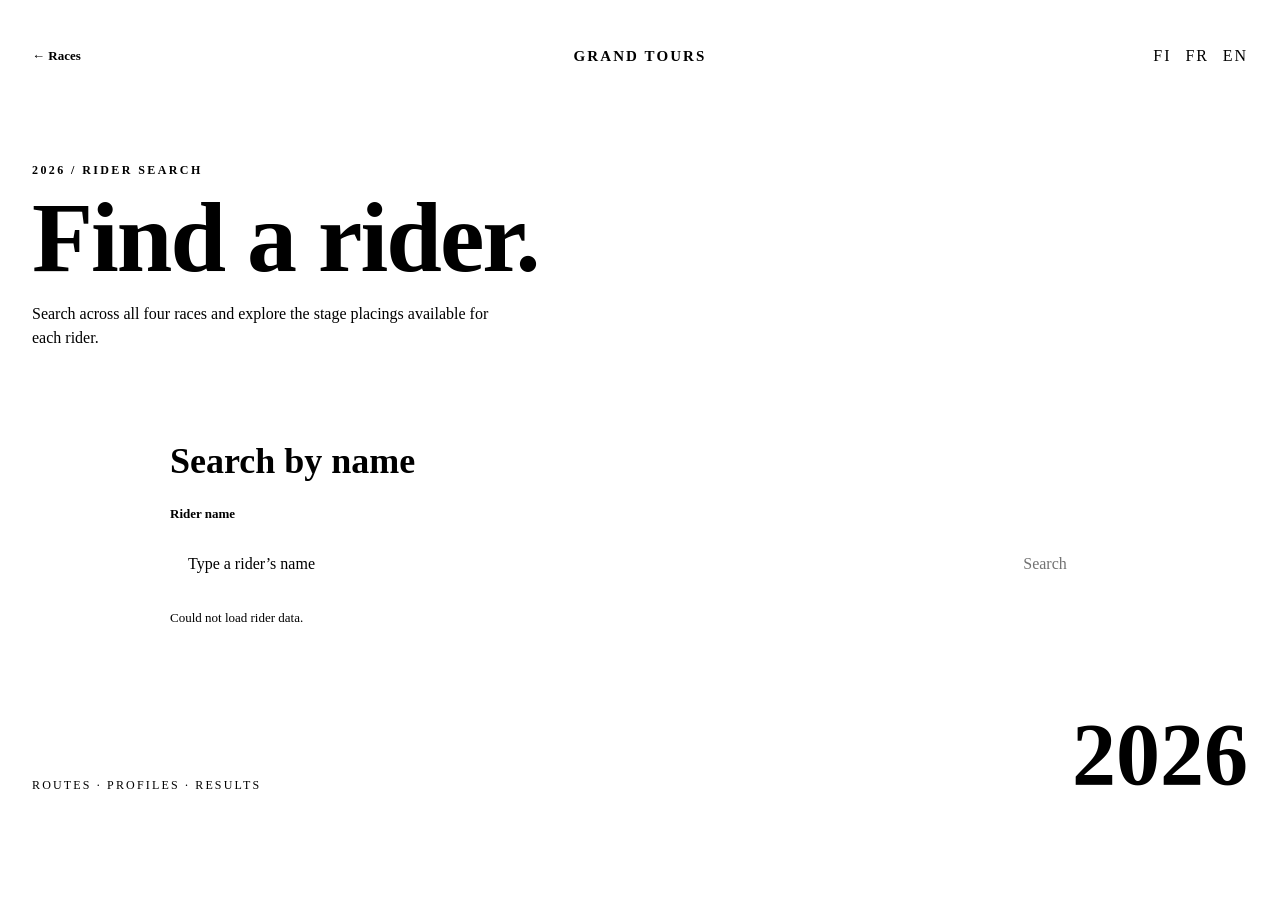
==== riders.html @ b92794e0 "Add rider search page and landing entry" ====
<!DOCTYPE html>
<html lang="en">
<head>
<meta charset="UTF-8">
<meta name="viewport" content="width=device-width, initial-scale=1.0">
<meta name="color-scheme" content="light">
<meta name="theme-color" content="#f3f2f2">
<title>Rider search — Grand Tours 2026</title>
<meta name="description" content="Find riders across the 2026 Grand Tours and browse their available stage placings.">
<link rel="icon" href="data:image/svg+xml,%3Csvg xmlns='http://www.w3.org/2000/svg' viewBox='0 0 32 32'%3E%3Crect width='32' height='32' rx='6' fill='%231E2A22'/%3E%3Cpath d='M4 23 L11 12 L16 17 L22 7 L28 23 Z' fill='%23C99A2E'/%3E%3Ccircle cx='22' cy='7' r='2.6' fill='%23B23B32'/%3E%3C/svg%3E">
<link rel="preconnect" href="https://fonts.googleapis.com">
<link rel="preconnect" href="https://fonts.gstatic.com" crossorigin>
<link href="https://fonts.googleapis.com/css2?family=Archivo:wght@400;500;600;700&display=swap" rel="stylesheet">
<link rel="stylesheet" href="modernist.css">
<link rel="stylesheet" href="riders.css">
</head>
<body>
<header class="search-header">
  <a class="back-link" href="index.html" id="backLink"></a>
  <a class="wordmark" href="index.html">Grand Tours</a>
  <div class="languages" id="langSel" role="group" aria-label="Kieli / Language">
    <button class="langbtn" data-lang="fi" aria-label="Suomeksi" aria-pressed="false">FI</button>
    <button class="langbtn" data-lang="fr" aria-label="En français" aria-pressed="false">FR</button>
    <button class="langbtn" data-lang="en" aria-label="In English" aria-pressed="false">EN</button>
  </div>
</header>

<main>
  <section class="search-hero" aria-labelledby="pageTitle">
    <span class="kicker" id="kicker"></span>
    <h1 id="pageTitle"></h1>
    <p id="intro"></p>
  </section>

  <section class="search-workspace" aria-labelledby="formHeading">
    <h2 id="formHeading"></h2>
    <form id="searchForm" role="search" autocomplete="off">
      <label for="riderQuery" id="searchLabel"></label>
      <div class="search-controls">
        <input id="riderQuery" name="q" type="search" enterkeyhint="search" spellcheck="false" disabled>
        <button type="submit" id="searchButton" disabled></button>
      </div>
    </form>
    <ul id="suggestions" class="suggestions" aria-label="Rider suggestions" hidden></ul>
    <p id="searchStatus" class="search-status" role="status" aria-live="polite"></p>
  </section>

  <section id="riderResult" class="rider-result" aria-labelledby="riderName" hidden>
    <div class="rider-title">
      <div>
        <span class="kicker" id="resultKicker"></span>
        <h2 id="riderName"></h2>
      </div>
      <span id="riderMeta"></span>
    </div>
    <div id="raceResults"></div>
  </section>
</main>

<footer class="search-footer">
  <span id="footerNote"></span>
  <span class="footer-year">2026</span>
</footer>

<noscript><p class="no-script">Rider search needs JavaScript. / Ajajahaku tarvitsee JavaScriptin. / La recherche nécessite JavaScript.</p></noscript>
<script>
const LANG_KEY = 'tdf2026-lang';
const RACES = [
  { id: 'giro', name: 'Giro d’Italia', href: '2026/giro.html' },
  { id: 'tdf', name: 'Tour de France', href: '2026/tdf.html' },
  { id: 'femmes', name: 'Tour de France Femmes', href: '2026/femmes.html' },
  { id: 'vuelta', name: 'Vuelta a España', href: '2026/vuelta.html' },
];
const STRINGS = {
  fi: {
    back: '← Kilpailut', kicker: '2026 / Ajajahaku', title: 'Etsi ajaja.',
    intro: 'Hae ajajaa kaikista neljästä kilpailusta ja katso saatavilla olevat etappisijoitukset.',
    form: 'Hae nimellä', label: 'Ajajan nimi', placeholder: 'Kirjoita ajajan nimi',
    button: 'Hae', loading: 'Ladataan ajajia…', ready: 'Kirjoita vähintään kaksi merkkiä.',
    noMatch: 'Ajajaa ei löytynyt. Kokeile toista nimeä.',
    choose: 'Valitse ajaja alla olevista osumista.', loadError: 'Ajajatietojen lataaminen epäonnistui.',
    stageError: 'Etappitulosten lataaminen epäonnistui.',
    result: 'Ajajan tulokset', races: n => `${n} kilpailua`,
    gc: 'Kokonaiskilpailu', stage: 'Etappi', position: 'Sija', time: 'Aika / ero',
    openRace: 'Avaa kilpailu ↗', noStages: 'Etappisijoituksia ei ole saatavilla tässä aineistossa.',
    missing: '— tarkoittaa, ettei aineistossa ole ajajalle henkilökohtaista sijoitusta. Se ei yksin tarkoita keskeytystä.',
    footer: 'Reitit · profiilit · tulokset',
  },
  en: {
    back: '← Races', kicker: '2026 / Rider search', title: 'Find a rider.',
    intro: 'Search across all four races and explore the stage placings available for each rider.',
    form: 'Search by name', label: 'Rider name', placeholder: 'Type a rider’s name',
    button: 'Search', loading: 'Loading riders…', ready: 'Type at least two characters.',
    noMatch: 'No rider found. Try another name.', choose: 'Choose a rider from the matches below.',
    loadError: 'Could not load rider data.', stageError: 'Could not load stage results.',
    result: 'Rider results', races: n => `${n} ${n === 1 ? 'race' : 'races'}`,
    gc: 'General classification', stage: 'Stage', position: 'Position', time: 'Time / gap',
    openRace: 'Open race ↗', noStages: 'Stage placings are not available in this data.',
    missing: '— means no individual placing is present in the available data. It does not by itself mean withdrawal.',
    footer: 'Routes · profiles · results',
  },
  fr: {
    back: '← Courses', kicker: '2026 / Recherche de coureurs', title: 'Trouvez un coureur.',
    intro: 'Recherchez dans les quatre courses et explorez les classements d’étape disponibles.',
    form: 'Rechercher par nom', label: 'Nom du coureur', placeholder: 'Saisissez un nom',
    button: 'Rechercher', loading: 'Chargement des coureurs…', ready: 'Saisissez au moins deux caractères.',
    noMatch: 'Aucun coureur trouvé. Essayez un autre nom.',
    choose: 'Choisissez un coureur parmi les résultats ci-dessous.',
    loadError: 'Impossible de charger les coureurs.', stageError: 'Impossible de charger les étapes.',
    result: 'Résultats du coureur', races: n => `${n} ${n === 1 ? 'course' : 'courses'}`,
    gc: 'Classement général', stage: 'Étape', position: 'Place', time: 'Temps / écart',
    openRace: 'Voir la course ↗', noStages: 'Les classements d’étape ne sont pas disponibles dans ces données.',
    missing: '— signifie qu’aucune place individuelle ne figure dans les données. Cela ne signifie pas forcément un abandon.',
    footer: 'Parcours · profils · résultats',
  },
};

function detectLang() {
  try {
    const saved = localStorage.getItem(LANG_KEY);
    if (saved === 'fi' || saved === 'en' || saved === 'fr') return saved;
  } catch (e) {}
  const nav = (navigator.language || 'en').toLowerCase();
  if (nav.startsWith('fi')) return 'fi';
  if (nav.startsWith('fr')) return 'fr';
  return 'en';
}
let lang = detectLang();
let riders = [];
let selected = null;
let requestId = 0;
const resultsCache = new Map();
const input = document.getElementById('riderQuery');
const suggestions = document.getElementById('suggestions');
const status = document.getElementById('searchStatus');
const result = document.getElementById('riderResult');
const raceResults = document.getElementById('raceResults');

function t(key) { return STRINGS[lang][key]; }
function normalize(value) {
  return String(value || '').normalize('NFD').replace(/[\u0300-\u036f]/g, '')
    .toLocaleLowerCase().replace(/[^a-z0-9]+/g, ' ').trim();
}
function el(tag, className, value) {
  const node = document.createElement(tag);
  if (className) node.className = className;
  if (value !== undefined) node.textContent = value;
  return node;
}

function renderLanguage() {
  document.documentElement.lang = lang;
  document.getElementById('backLink').textContent = t('back');
  document.getElementById('kicker').textContent = t('kicker');
  document.getElementById('pageTitle').textContent = t('title');
  document.getElementById('intro').textContent = t('intro');
  document.getElementById('formHeading').textContent = t('form');
  document.getElementById('searchLabel').textContent = t('label');
  document.getElementById('searchButton').textContent = t('button');
  document.getElementById('resultKicker').textContent = t('result');
  document.getElementById('footerNote').textContent = t('footer');
  input.placeholder = t('placeholder');
  document.querySelectorAll('#langSel .langbtn').forEach(button => {
    const active = button.dataset.lang === lang;
    button.classList.toggle('active', active);
    button.setAttribute('aria-pressed', active ? 'true' : 'false');
  });
  if (selected) renderSelected();
  else status.textContent = riders.length ? t('ready') : t('loading');
}

function matches(query) {
  const needle = normalize(query);
  return needle.length < 2 ? [] : riders.filter(person => person.key.includes(needle));
}
function renderSuggestions() {
  suggestions.replaceChildren();
  const query = input.value.trim();
  if (normalize(query).length < 2) {
    suggestions.hidden = true;
    status.textContent = t('ready');
    return;
  }
  const found = matches(query);
  if (!found.length) {
    suggestions.hidden = true;
    status.textContent = t('noMatch');
    return;
  }
  found.slice(0, 8).forEach(person => {
    const item = el('li');
    const button = el('button', 'suggestion', person.name);
    button.type = 'button';
    button.addEventListener('click', () => select(person));
    item.append(button);
    suggestions.append(item);
  });
  suggestions.hidden = false;
  status.textContent = t('choose');
}

function stageData(race) {
  if (!resultsCache.has(race.id)) {
    resultsCache.set(race.id, fetch(`data/${race.id}2026-results.json`).then(response => {
      if (!response.ok) throw new Error('HTTP ' + response.status);
      return response.json();
    }));
  }
  return resultsCache.get(race.id);
}

function matchesStageRow(row, entry) {
  const rowName = normalize(row.rider || row.name);
  const riderName = normalize(entry.rider.name);
  if (rowName === riderName) return true;
  if (!row.nat || row.nat !== entry.rider.nat || !row.team || normalize(row.team) !== normalize(entry.team)) return false;
  const rowParts = rowName.split(' ');
  const riderParts = riderName.split(' ');
  const firstMatches = rowParts[0] === riderParts[0] || rowParts[0] === riderParts[0]?.[0];
  if (!firstMatches || rowParts.length < 2 || riderParts.length < 2) return false;
  const rowRest = rowParts.slice(1);
  const riderRest = riderParts.slice(1);
  return rowRest.every(part => riderRest.includes(part)) || riderRest.every(part => rowRest.includes(part));
}

function stagePlacings(data, entry) {
  const stages = data.stageResults || {};
  return Object.entries(stages).sort((a, b) => Number(a[0]) - Number(b[0])).map(([number, stage]) => {
    const rows = Array.isArray(stage) ? stage : Array.isArray(stage.rows) ? stage.rows : [];
    const placing = rows.find(row => matchesStageRow(row, entry));
    return { number, position: placing?.pos || '—', time: placing?.gap || placing?.val || '—' };
  });
}

async function renderSelected() {
  const person = selected;
  const currentRequest = ++requestId;
  result.hidden = false;
  document.getElementById('riderName').textContent = person.name;
  document.getElementById('riderMeta').textContent = `${person.nat} · ${t('races')(person.entries.length)}`;
  raceResults.replaceChildren();
  status.textContent = '';
  for (const entry of person.entries) {
    const section = el('section', 'race-result');
    const heading = el('div', 'race-heading');
    const raceTitle = el('h3', '', entry.race.name);
    const raceLink = el('a', '', t('openRace'));
    raceLink.href = entry.race.href;
    heading.append(raceTitle, raceLink);
    section.append(heading);
    const summary = el('p', 'race-summary', `${entry.team} · ${t('gc')}: ${entry.rider.gcPos ? '#' + entry.rider.gcPos : entry.rider.status || '—'}`);
    section.append(summary);
    raceResults.append(section);
    try {
      const data = await stageData(entry.race);
      if (currentRequest !== requestId) return;
      const stages = stagePlacings(data, entry);
      if (!stages.length) {
        section.append(el('p', 'empty-stages', t('noStages')));
        continue;
      }
      const table = el('table', 'stage-table');
      const caption = el('caption', '', `${entry.race.name} — ${t('stage')}`);
      const head = el('thead');
      const headRow = el('tr');
      [t('stage'), t('position'), t('time')].forEach(label => headRow.append(el('th', '', label)));
      head.append(headRow);
      const body = el('tbody');
      stages.forEach(stage => {
        const row = el('tr');
        [stage.number, String(stage.position), stage.time].forEach(value => row.append(el('td', '', value)));
        body.append(row);
      });
      table.append(caption, head, body);
      section.append(table, el('p', 'data-note', t('missing')));
    } catch (error) {
      if (currentRequest !== requestId) return;
      section.append(el('p', 'empty-stages', t('stageError')));
    }
  }
}

function select(person) {
  selected = person;
  input.value = person.name;
  suggestions.hidden = true;
  const url = new URL(window.location.href);
  url.searchParams.set('q', person.name);
  history.replaceState(null, '', url);
  renderSelected();
}

document.getElementById('searchForm').addEventListener('submit', event => {
  event.preventDefault();
  const found = matches(input.value);
  const exact = found.find(person => person.key === normalize(input.value));
  if (exact || found.length === 1) select(exact || found[0]);
  else renderSuggestions();
});
input.addEventListener('input', () => {
  selected = null;
  requestId++;
  result.hidden = true;
  renderSuggestions();
});
document.querySelectorAll('#langSel .langbtn').forEach(button => {
  button.addEventListener('click', () => {
    lang = button.dataset.lang;
    try { localStorage.setItem(LANG_KEY, lang); } catch (e) {}
    renderLanguage();
  });
});

renderLanguage();
Promise.all(RACES.map(async race => {
  const response = await fetch(`data/${race.id}2026-riders.json`);
  if (!response.ok) throw new Error('HTTP ' + response.status);
  return { race, data: await response.json() };
})).then(files => {
  const people = new Map();
  files.forEach(({ race, data }) => {
    (data.teams || []).forEach(team => {
      (team.riders || []).forEach(rider => {
        const key = normalize(rider.name);
        const identity = `${key}|${rider.nat || ''}`;
        if (!people.has(identity)) people.set(identity, { key, name: rider.name, nat: rider.nat || '', entries: [] });
        people.get(identity).entries.push({ race, team: team.name, rider });
      });
    });
  });
  riders = [...people.values()].sort((a, b) => a.name.localeCompare(b.name));
  input.disabled = false;
  document.getElementById('searchButton').disabled = false;
  status.textContent = t('ready');
  const query = new URLSearchParams(window.location.search).get('q');
  if (query) {
    input.value = query;
    const exact = riders.find(person => person.key === normalize(query));
    if (exact) select(exact);
    else renderSuggestions();
  }
}).catch(() => { status.textContent = t('loadError'); });
</script>
<script data-goatcounter="https://grandtours.goatcounter.com/count" async src="//gc.zgo.at/count.js"></script>
</body>
</html>
---- riders.css ----
html,
body {
  min-height: 100%;
}
body {
  display: flex;
  flex-direction: column;
}
main {
  width: 100%;
  flex: 1;
}
a {
  color: var(--color-text);
  text-decoration: none;
}
:focus-visible {
  outline: 2px solid var(--color-accent);
  outline-offset: 3px;
}

.search-header {
  display: grid;
  grid-template-columns: 1fr auto 1fr;
  align-items: center;
  gap: 20px;
  min-height: 64px;
  padding: 16px 24px;
  border-bottom: 2px solid var(--color-divider);
}
.back-link {
  justify-self: start;
  font-size: 13px;
  font-weight: 600;
}
.back-link:hover,
.race-heading a:hover {
  color: var(--color-accent-700);
}
.wordmark {
  font-weight: 700;
  font-size: 15px;
  letter-spacing: 0.14em;
  text-transform: uppercase;
}
.languages {
  justify-self: end;
  display: flex;
  gap: 14px;
}
.langbtn {
  appearance: none;
  border: 0;
  background: transparent;
  cursor: pointer;
  padding: 0;
  color: var(--color-neutral-700);
  font: 600 13px var(--font-heading);
  letter-spacing: 0.12em;
}
.langbtn.active,
.langbtn:hover {
  color: var(--color-accent-700);
}

.search-hero {
  padding: 56px 24px 48px;
  border-bottom: 2px solid var(--color-divider);
}
.kicker {
  color: var(--color-accent-700);
  font-size: 12px;
  font-weight: 600;
  letter-spacing: 0.2em;
  text-transform: uppercase;
}
.search-hero h1 {
  margin: 14px 0 18px;
  font-size: clamp(44px, 9vw, 100px);
  line-height: 0.92;
  letter-spacing: -0.02em;
}
.search-hero p {
  max-width: 58ch;
  margin: 0;
  color: var(--color-neutral-700);
  line-height: 1.5;
}

.search-workspace {
  max-width: 940px;
  margin: 0 auto;
  padding: 42px 24px 52px;
}
.search-workspace h2 {
  margin: 0 0 24px;
  font-size: clamp(24px, 4vw, 36px);
}
.search-workspace label {
  display: block;
  margin-bottom: 10px;
  font-size: 13px;
  font-weight: 600;
}
.search-controls {
  display: flex;
  min-height: 64px;
}
.search-controls input {
  width: 100%;
  min-width: 0;
  padding: 16px 18px;
  border: 2px solid var(--color-text);
  border-right: 0;
  border-radius: 0;
  background: var(--color-bg);
  color: var(--color-text);
  font: 500 18px var(--font-body);
}
.search-controls input::placeholder {
  color: var(--color-neutral-700);
}
.search-controls button {
  flex: none;
  min-width: 130px;
  padding: 14px 20px;
  border: 2px solid var(--color-text);
  background: var(--color-text);
  color: var(--color-bg);
  font: 600 15px var(--font-body);
  cursor: pointer;
}
.search-controls button:hover:not(:disabled) {
  background: var(--color-accent-700);
  border-color: var(--color-accent-700);
}
.search-controls button:disabled {
  opacity: 0.55;
  cursor: wait;
}
.search-status {
  min-height: 24px;
  margin: 14px 0 0;
  color: var(--color-neutral-700);
  font-size: 13px;
}
.suggestions {
  list-style: none;
  margin: 0;
  padding: 0;
  border: 2px solid var(--color-divider);
  border-top: 0;
}
.suggestions[hidden],
.rider-result[hidden] {
  display: none;
}
.suggestion {
  width: 100%;
  padding: 13px 18px;
  border: 0;
  border-bottom: 1px solid var(--color-divider);
  background: var(--color-bg);
  color: var(--color-text);
  text-align: left;
  font: 600 15px var(--font-body);
  cursor: pointer;
}
.suggestions li:last-child .suggestion {
  border-bottom: 0;
}
.suggestion:hover,
.suggestion:focus-visible {
  background: var(--color-accent-100);
}

.rider-result {
  border-top: 2px solid var(--color-divider);
}
.rider-title {
  display: flex;
  align-items: end;
  justify-content: space-between;
  flex-wrap: wrap;
  gap: 16px;
  padding: 36px 24px;
  background: var(--color-surface);
}
.rider-title h2 {
  margin: 10px 0 0;
  font-size: clamp(30px, 6vw, 56px);
  line-height: 1;
}
.rider-title > span {
  padding-bottom: 5px;
  color: var(--color-neutral-700);
  font-size: 14px;
}
.race-result {
  padding: 28px 24px 40px;
  border-top: 2px solid var(--color-divider);
}
.race-heading {
  display: flex;
  justify-content: space-between;
  align-items: baseline;
  flex-wrap: wrap;
  gap: 16px;
}
.race-heading h3 {
  margin: 0;
  font-size: clamp(23px, 4vw, 34px);
}
.race-heading a {
  color: var(--color-accent-700);
  font-size: 13px;
  font-weight: 700;
}
.race-summary {
  margin: 12px 0 24px;
  color: var(--color-neutral-700);
  font-size: 14px;
}
.stage-table {
  width: 100%;
  border-collapse: collapse;
  text-align: left;
}
.stage-table caption {
  position: absolute;
  width: 1px;
  height: 1px;
  overflow: hidden;
  clip-path: inset(50%);
  white-space: nowrap;
}
.stage-table th {
  padding: 12px 14px;
  border-top: 2px solid var(--color-text);
  border-bottom: 1px solid var(--color-divider);
  color: var(--color-neutral-700);
  font-size: 12px;
  text-transform: uppercase;
  letter-spacing: 0.12em;
}
.stage-table td {
  padding: 11px 14px;
  border-bottom: 1px solid var(--color-divider);
  font-size: 14px;
}
.stage-table th:nth-child(2),
.stage-table td:nth-child(2) {
  width: 25%;
}
.stage-table th:nth-child(3),
.stage-table td:nth-child(3) {
  width: 35%;
}
.data-note,
.empty-stages {
  color: var(--color-neutral-700);
  font-size: 13px;
  line-height: 1.5;
}
.data-note {
  margin: 14px 0 0;
}
.empty-stages {
  margin: 0;
  padding: 20px;
  background: var(--color-surface);
}
.search-footer {
  display: flex;
  align-items: end;
  justify-content: space-between;
  gap: 24px;
  padding: 32px 24px 40px;
  border-top: 2px solid var(--color-divider);
}
.search-footer > span:first-child {
  color: var(--color-neutral-700);
  font-size: 12px;
  letter-spacing: 0.18em;
  text-transform: uppercase;
}
.footer-year {
  color: var(--color-accent);
  font-size: clamp(40px, 8vw, 88px);
  font-weight: 700;
  line-height: 0.85;
}
.no-script {
  margin: 24px;
}

@media (max-width: 600px) {
  .search-header {
    grid-template-columns: 1fr auto;
  }
  .wordmark {
    display: none;
  }
  .search-hero {
    padding: 42px 24px 36px;
  }
  .search-workspace {
    padding-block: 34px 42px;
  }
  .search-controls button {
    min-width: 98px;
    padding-inline: 12px;
  }
  .search-controls input {
    font-size: 16px;
  }
}
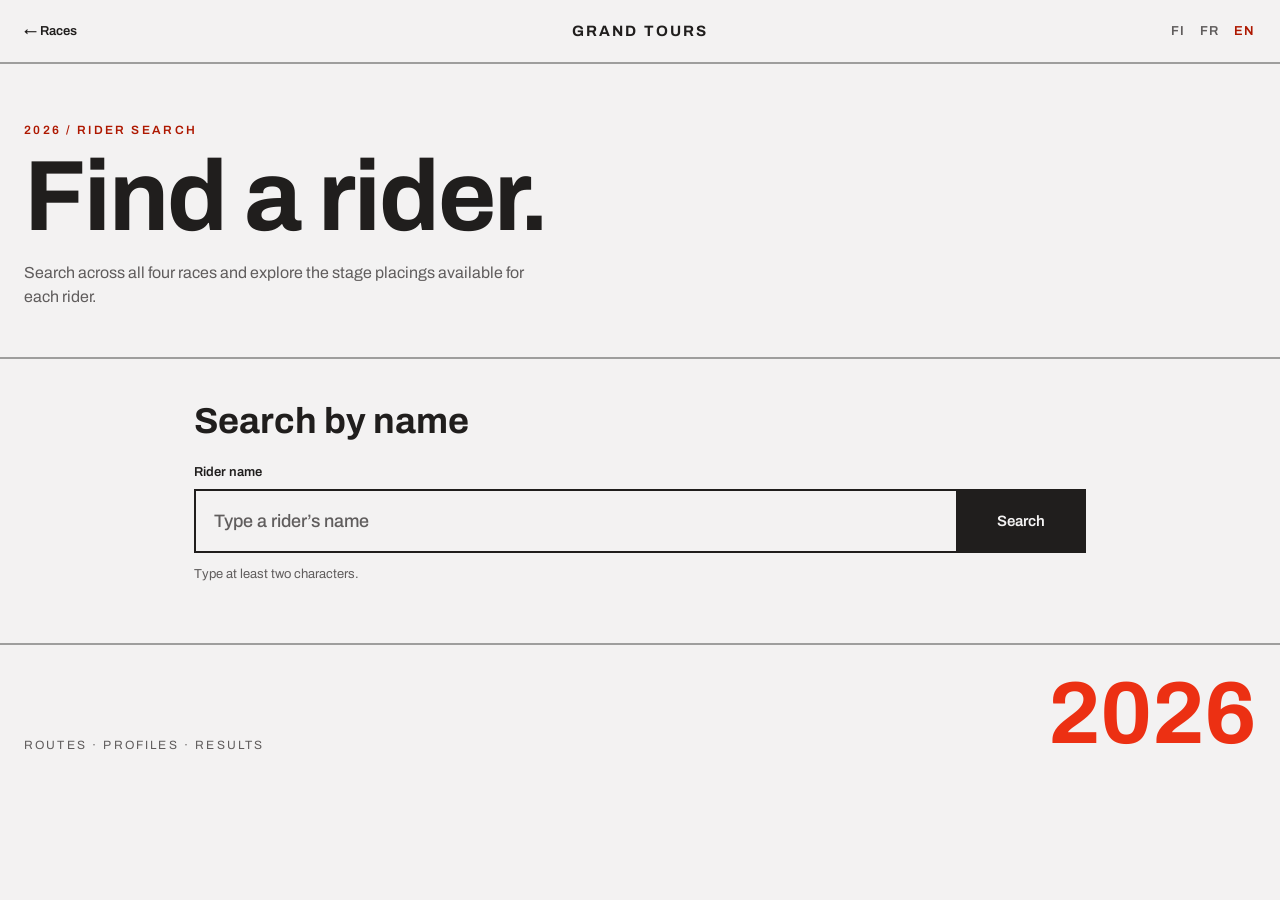
==== commit 5ee12855: "Organize data per year, compact README with logo Data files move to data/<year>/<tour>-*.json; pages" ====
--- a/riders.html
+++ b/riders.html
@@ -201,7 +201,7 @@
 
 function stageData(race) {
   if (!resultsCache.has(race.id)) {
-    resultsCache.set(race.id, fetch(`data/${race.id}2026-results.json`).then(response => {
+    resultsCache.set(race.id, fetch(`data/2026/${race.id}2026-results.json`).then(response => {
       if (!response.ok) throw new Error('HTTP ' + response.status);
       return response.json();
     }));
@@ -210,6 +210,8 @@
 }
 
 function matchesStageRow(row, entry) {
+  // Giro stage rows carry the official race bib, which survives name variants.
+  if (row.bib != null && entry.rider.bib != null) return row.bib === entry.rider.bib;
   const rowName = normalize(row.rider || row.name);
   const riderName = normalize(entry.rider.name);
   if (rowName === riderName) return true;
@@ -313,7 +315,7 @@
 
 renderLanguage();
 Promise.all(RACES.map(async race => {
-  const response = await fetch(`data/${race.id}2026-riders.json`);
+  const response = await fetch(`data/2026/${race.id}2026-riders.json`);
   if (!response.ok) throw new Error('HTTP ' + response.status);
   return { race, data: await response.json() };
 })).then(files => {
--- a/modernist.css
+++ b/modernist.css
@@ -0,0 +1,59 @@
+/* ============================================================================
+   Modernist — design tokens for the Grand Tours "Modernist" pages
+   (index.html, tdf2026.html). Ported from design_handoff_grand_tours_hub/ and
+   design_handoff_tdf2026/ (design/modernist-styles.css, identical in both).
+   ============================================================================ */
+
+:root {
+  --color-bg: #f3f2f2;
+  --color-surface: #eae9e9;
+  --color-text: #201e1d;
+  --color-accent: #ec3013;
+  --color-divider: color-mix(in srgb, #201e1d 40%, transparent);
+
+  --color-neutral-100: #f8f4f4;
+  --color-neutral-200: #eae7e7;
+  --color-neutral-300: #d7d3d3;
+  --color-neutral-400: #bab6b6;
+  --color-neutral-500: #9b9797;
+  --color-neutral-600: #7d7979;
+  --color-neutral-700: #605d5d;
+  --color-neutral-800: #444141;
+  --color-neutral-900: #2d2b2b;
+
+  --color-accent-100: #fff2ef;
+  --color-accent-200: #ffe0d9;
+  --color-accent-300: #ffc4b8;
+  --color-accent-400: #ff9783;
+  --color-accent-500: #ff563c;
+  --color-accent-600: #dd2b0f;
+  --color-accent-700: #ae1800;
+  --color-accent-800: #7c1405;
+  --color-accent-900: #4d170e;
+
+  --font-heading: 'Archivo', system-ui, sans-serif;
+  --font-body: 'Archivo', system-ui, sans-serif;
+
+  --space-1: 4px;
+  --space-2: 8px;
+  --space-3: 12px;
+  --space-4: 16px;
+  --space-6: 24px;
+  --space-8: 32px;
+
+  --radius-sm: 0px;
+  --radius-md: 0px;
+  --radius-lg: 0px;
+}
+
+*,
+*::before,
+*::after {
+  box-sizing: border-box;
+}
+body {
+  margin: 0;
+  background: var(--color-bg);
+  color: var(--color-text);
+  font-family: var(--font-body);
+}
